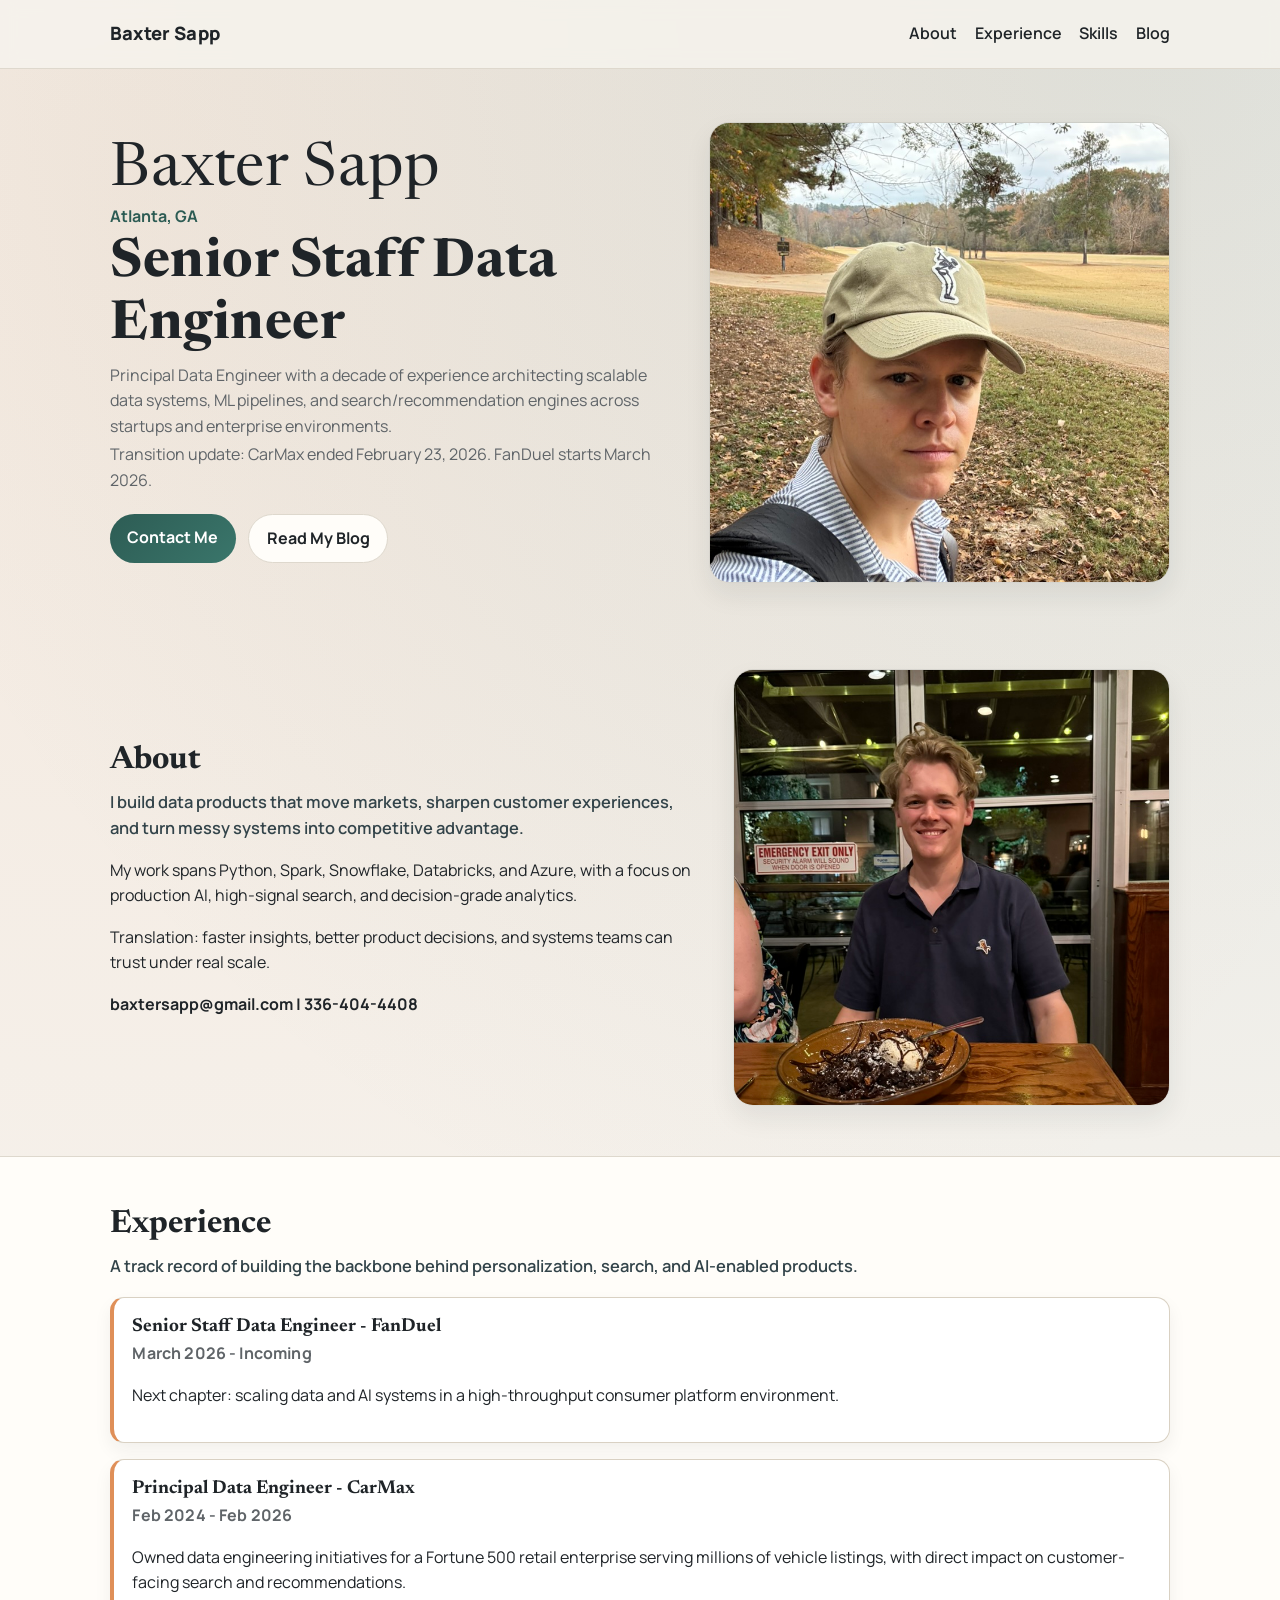
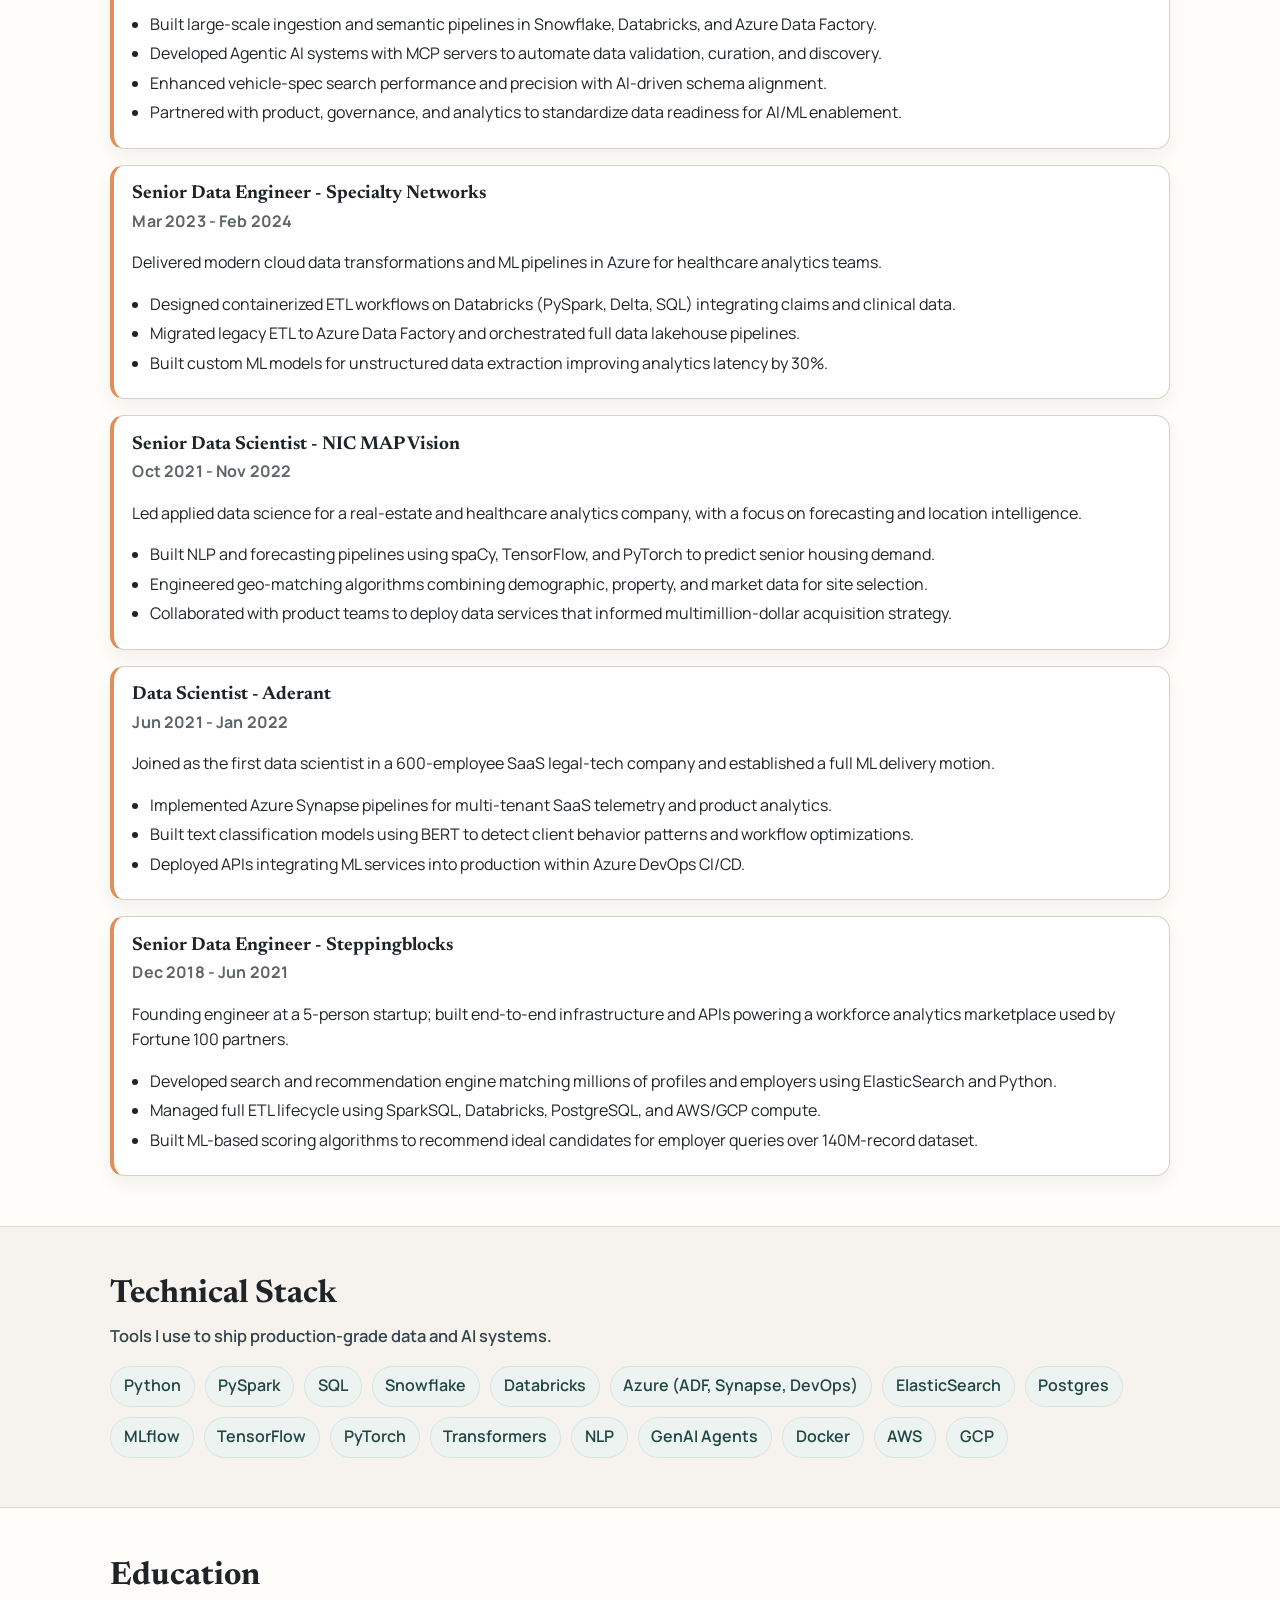
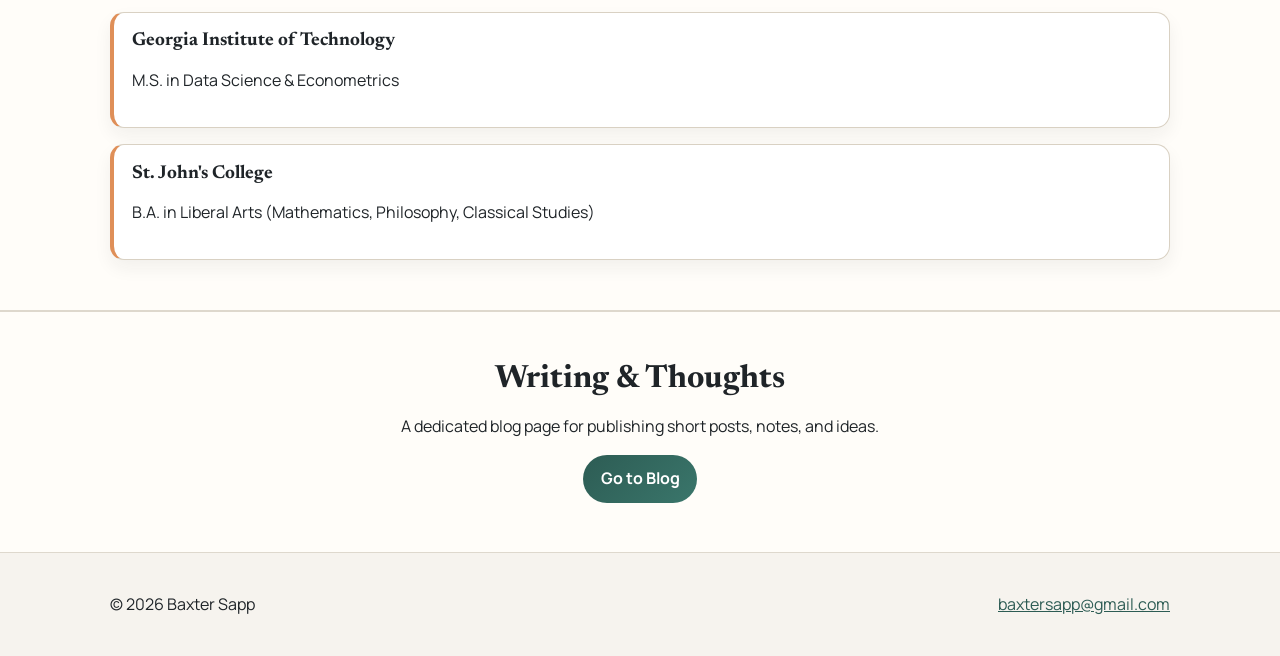
==== index.html @ 403fbbde "First push for GitHub Pages" ====
<!doctype html>
<html lang="en">
<head>
  <meta charset="utf-8">
  <meta name="viewport" content="width=device-width, initial-scale=1">
  <title>Baxter Sapp | Data Engineer</title>
  <meta name="description" content="Baxter Sapp - Data Engineer building scalable data and AI systems.">
  <link rel="preconnect" href="https://fonts.googleapis.com">
  <link rel="preconnect" href="https://fonts.gstatic.com" crossorigin>
  <link href="https://fonts.googleapis.com/css2?family=Manrope:wght@400;500;700;800&family=Newsreader:opsz,wght@6..72,600&display=swap" rel="stylesheet">
  <link rel="stylesheet" href="styles.css">
</head>
<body>
  <header class="site-header">
    <div class="container nav-wrap">
      <a class="brand" href="index.html">Baxter Sapp</a>
      <nav class="nav-links" aria-label="Main">
        <a href="#about">About</a>
        <a href="#experience">Experience</a>
        <a href="#skills">Skills</a>
        <a href="blog.html">Blog</a>
      </nav>
    </div>
  </header>

  <main>
    <section class="hero">
      <div class="container hero-grid">
        <div>
          <p class="hero-name">Baxter Sapp</p>
          <p class="kicker">Atlanta, GA</p>
          <h1>Senior Staff Data Engineer</h1>
          <p class="lead">
            Principal Data Engineer with a decade of experience architecting scalable data systems, ML pipelines, and search/recommendation engines across startups and enterprise environments.
          </p>
          <p class="muted">Transition update: CarMax ended February 23, 2026. FanDuel starts March 2026.</p>
          <div class="hero-actions">
            <a class="btn btn-primary" href="mailto:baxtersapp@gmail.com">Contact Me</a>
            <a class="btn btn-secondary" href="blog.html">Read My Blog</a>
          </div>
        </div>
        <figure class="hero-photo-wrap">
          <img src="assets/profile-primary.jpeg" alt="Portrait of Baxter Sapp" class="hero-photo hero-photo-focus">
        </figure>
      </div>
    </section>

    <section id="about" class="section">
      <div class="container about-grid">
        <div>
          <h2>About</h2>
          <p class="section-intro">
            I build data products that move markets, sharpen customer experiences, and turn messy systems into competitive advantage.
          </p>
          <p>
            My work spans Python, Spark, Snowflake, Databricks, and Azure, with a focus on production AI, high-signal search, and decision-grade analytics.
          </p>
          <p>
            Translation: faster insights, better product decisions, and systems teams can trust under real scale.
          </p>
          <p class="contact-line">baxtersapp@gmail.com | 336-404-4408</p>
        </div>
        <figure class="about-photo-wrap">
          <img src="assets/profile-secondary.jpeg" alt="Baxter Sapp outdoors" class="about-photo about-photo-focus">
        </figure>
      </div>
    </section>

    <section id="experience" class="section section-alt">
      <div class="container">
        <h2>Experience</h2>
        <p class="section-intro">A track record of building the backbone behind personalization, search, and AI-enabled products.</p>
        <div class="cards">
          <article class="card">
            <h3>Senior Staff Data Engineer - FanDuel</h3>
            <p class="muted role-line">March 2026 - Incoming</p>
            <p>Next chapter: scaling data and AI systems in a high-throughput consumer platform environment.</p>
          </article>
          <article class="card">
            <h3>Principal Data Engineer - CarMax</h3>
            <p class="muted role-line">Feb 2024 - Feb 2026</p>
            <p>
              Owned data engineering initiatives for a Fortune 500 retail enterprise serving millions of vehicle listings, with direct impact on customer-facing search and recommendations.
            </p>
            <ul>
              <li>Built large-scale ingestion and semantic pipelines in Snowflake, Databricks, and Azure Data Factory.</li>
              <li>Developed Agentic AI systems with MCP servers to automate data validation, curation, and discovery.</li>
              <li>Enhanced vehicle-spec search performance and precision with AI-driven schema alignment.</li>
              <li>Partnered with product, governance, and analytics to standardize data readiness for AI/ML enablement.</li>
            </ul>
          </article>
          <article class="card">
            <h3>Senior Data Engineer - Specialty Networks</h3>
            <p class="muted role-line">Mar 2023 - Feb 2024</p>
            <p>Delivered modern cloud data transformations and ML pipelines in Azure for healthcare analytics teams.</p>
            <ul>
              <li>Designed containerized ETL workflows on Databricks (PySpark, Delta, SQL) integrating claims and clinical data.</li>
              <li>Migrated legacy ETL to Azure Data Factory and orchestrated full data lakehouse pipelines.</li>
              <li>Built custom ML models for unstructured data extraction improving analytics latency by 30%.</li>
            </ul>
          </article>
          <article class="card">
            <h3>Senior Data Scientist - NIC MAP Vision</h3>
            <p class="muted role-line">Oct 2021 - Nov 2022</p>
            <p>
              Led applied data science for a real-estate and healthcare analytics company, with a focus on forecasting and location intelligence.
            </p>
            <ul>
              <li>Built NLP and forecasting pipelines using spaCy, TensorFlow, and PyTorch to predict senior housing demand.</li>
              <li>Engineered geo-matching algorithms combining demographic, property, and market data for site selection.</li>
              <li>Collaborated with product teams to deploy data services that informed multimillion-dollar acquisition strategy.</li>
            </ul>
          </article>
          <article class="card">
            <h3>Data Scientist - Aderant</h3>
            <p class="muted role-line">Jun 2021 - Jan 2022</p>
            <p>
              Joined as the first data scientist in a 600-employee SaaS legal-tech company and established a full ML delivery motion.
            </p>
            <ul>
              <li>Implemented Azure Synapse pipelines for multi-tenant SaaS telemetry and product analytics.</li>
              <li>Built text classification models using BERT to detect client behavior patterns and workflow optimizations.</li>
              <li>Deployed APIs integrating ML services into production within Azure DevOps CI/CD.</li>
            </ul>
          </article>
          <article class="card">
            <h3>Senior Data Engineer - Steppingblocks</h3>
            <p class="muted role-line">Dec 2018 - Jun 2021</p>
            <p>
              Founding engineer at a 5-person startup; built end-to-end infrastructure and APIs powering a workforce analytics marketplace used by Fortune 100 partners.
            </p>
            <ul>
              <li>Developed search and recommendation engine matching millions of profiles and employers using ElasticSearch and Python.</li>
              <li>Managed full ETL lifecycle using SparkSQL, Databricks, PostgreSQL, and AWS/GCP compute.</li>
              <li>Built ML-based scoring algorithms to recommend ideal candidates for employer queries over 140M-record dataset.</li>
            </ul>
          </article>
        </div>
      </div>
    </section>

    <section id="skills" class="section">
      <div class="container">
        <h2>Technical Stack</h2>
        <p class="section-intro">Tools I use to ship production-grade data and AI systems.</p>
        <ul class="chip-list">
          <li>Python</li>
          <li>PySpark</li>
          <li>SQL</li>
          <li>Snowflake</li>
          <li>Databricks</li>
          <li>Azure (ADF, Synapse, DevOps)</li>
          <li>ElasticSearch</li>
          <li>Postgres</li>
          <li>MLflow</li>
          <li>TensorFlow</li>
          <li>PyTorch</li>
          <li>Transformers</li>
          <li>NLP</li>
          <li>GenAI Agents</li>
          <li>Docker</li>
          <li>AWS</li>
          <li>GCP</li>
        </ul>
      </div>
    </section>

    <section class="section section-alt">
      <div class="container">
        <h2>Education</h2>
        <div class="cards">
          <article class="card">
            <h3>Georgia Institute of Technology</h3>
            <p>M.S. in Data Science &amp; Econometrics</p>
          </article>
          <article class="card">
            <h3>St. John's College</h3>
            <p>B.A. in Liberal Arts (Mathematics, Philosophy, Classical Studies)</p>
          </article>
        </div>
      </div>
    </section>

    <section class="section section-alt">
      <div class="container cta-wrap">
        <h2>Writing & Thoughts</h2>
        <p>A dedicated blog page for publishing short posts, notes, and ideas.</p>
        <a class="btn btn-primary" href="blog.html">Go to Blog</a>
      </div>
    </section>
  </main>

  <footer class="site-footer">
    <div class="container footer-wrap">
      <p>&copy; <span id="year"></span> Baxter Sapp</p>
      <p><a href="mailto:baxtersapp@gmail.com">baxtersapp@gmail.com</a></p>
    </div>
  </footer>

  <script>
    document.getElementById('year').textContent = new Date().getFullYear();
  </script>
</body>
</html>
---- styles.css ----
:root {
  --bg: #f6f3ee;
  --bg-soft: #fffdf9;
  --ink: #1f2428;
  --muted: #5f6468;
  --accent: #2d5c54;
  --accent-2: #df8f58;
  --card: #ffffff;
  --line: #ded8cd;
  --shadow: 0 12px 26px rgba(31, 36, 40, 0.08);
  --header-offset: 88px;
}

* {
  box-sizing: border-box;
}

html,
body {
  margin: 0;
  padding: 0;
}

html {
  scroll-behavior: smooth;
}

body {
  font-family: "Manrope", sans-serif;
  color: var(--ink);
  background:
    radial-gradient(circle at 10% 5%, rgba(223, 143, 88, 0.11), transparent 36%),
    radial-gradient(circle at 90% 0%, rgba(45, 92, 84, 0.12), transparent 34%),
    var(--bg);
  line-height: 1.6;
}

.container {
  width: min(1060px, 92%);
  margin: 0 auto;
}

.site-header {
  position: sticky;
  top: 0;
  backdrop-filter: blur(8px);
  background: rgba(246, 243, 238, 0.84);
  border-bottom: 1px solid var(--line);
  z-index: 20;
}

.nav-wrap {
  display: flex;
  justify-content: space-between;
  align-items: center;
  min-height: 68px;
}

.brand {
  color: var(--ink);
  text-decoration: none;
  font-weight: 800;
  font-size: 1.15rem;
  letter-spacing: 0.01em;
}

.nav-links {
  display: flex;
  gap: 1.1rem;
}

.nav-links a {
  color: var(--ink);
  text-decoration: none;
  font-weight: 600;
}

.nav-links a:hover {
  color: var(--accent);
}

.hero {
  padding: 3.3rem 0 2.3rem;
}

.hero-grid {
  display: grid;
  grid-template-columns: 1.1fr 0.9fr;
  gap: 2.2rem;
  align-items: center;
}

.kicker {
  color: var(--accent);
  font-weight: 700;
  margin: 0 0 0.25rem;
}

.hero-name {
  margin: 0 0 0.1rem;
  font-family: "Newsreader", serif;
  font-size: clamp(2rem, 5.2vw, 3.8rem);
  line-height: 1;
  letter-spacing: 0.01em;
}

h1,
h2,
h3 {
  font-family: "Newsreader", serif;
  line-height: 1.14;
  margin: 0 0 0.65rem;
}

h1 {
  font-size: clamp(2rem, 4.4vw, 3.35rem);
  letter-spacing: 0.01em;
  margin-bottom: 0.35rem;
}

h2 {
  font-size: clamp(1.5rem, 3vw, 2rem);
}

.lead {
  color: var(--muted);
  max-width: 64ch;
  margin: 0.45rem 0 0;
}

.hero-actions {
  margin-top: 1.3rem;
  display: flex;
  gap: 0.8rem;
  flex-wrap: wrap;
}

.btn {
  display: inline-block;
  padding: 0.68rem 1.08rem;
  border-radius: 999px;
  font-weight: 700;
  text-decoration: none;
  transition: transform 0.2s ease, box-shadow 0.2s ease;
}

.btn:hover {
  transform: translateY(-2px);
  box-shadow: var(--shadow);
}

.btn-primary {
  color: #fff;
  background: linear-gradient(135deg, var(--accent), #3a766b);
}

.btn-secondary {
  color: var(--ink);
  border: 1px solid var(--line);
  background: var(--bg-soft);
}

.hero-photo-wrap,
.about-photo-wrap {
  margin: 0;
  border-radius: 20px;
  overflow: hidden;
  border: 1px solid rgba(31, 36, 40, 0.09);
  box-shadow: var(--shadow);
}

.hero-photo,
.about-photo {
  display: block;
  width: 100%;
  aspect-ratio: 1 / 1;
  object-fit: cover;
}

.hero-photo-focus {
  object-position: 50% 32%;
}

.about-photo-focus {
  object-position: 42% 36%;
}

.section {
  padding: 3.1rem 0;
}

section[id] {
  scroll-margin-top: var(--header-offset);
}

.section-alt {
  background: var(--bg-soft);
  border-top: 1px solid var(--line);
  border-bottom: 1px solid var(--line);
}

.about-grid {
  display: grid;
  grid-template-columns: 1.15fr 0.85fr;
  gap: 2rem;
  align-items: center;
}

.contact-line {
  margin-top: 1rem;
  font-weight: 700;
}

.cards {
  margin-top: 1.1rem;
  display: grid;
  gap: 1rem;
  grid-template-columns: 1fr;
}

.card {
  background: var(--card);
  border: 1px solid #d9d1c3;
  border-left: 4px solid var(--accent-2);
  border-radius: 14px;
  padding: 1.1rem 1.15rem;
  box-shadow: 0 8px 18px rgba(31, 36, 40, 0.06);
  transition: transform 0.2s ease, box-shadow 0.2s ease;
}

.card:hover {
  transform: translateY(-2px);
  box-shadow: 0 14px 26px rgba(31, 36, 40, 0.09);
}

.card h3 {
  margin-bottom: 0.25rem;
}

.card ul {
  margin: 0.55rem 0 0;
  padding-left: 1.1rem;
}

.card li {
  margin-bottom: 0.25rem;
}

.muted {
  color: var(--muted);
  margin: 0.15rem 0 0.55rem;
}

.section-intro {
  margin: 0.15rem 0 0.9rem;
  color: #33444a;
  font-size: 1.03rem;
  font-weight: 600;
  max-width: 68ch;
}

.role-line {
  font-weight: 700;
  letter-spacing: 0.01em;
}

.chip-list {
  list-style: none;
  margin: 1rem 0 0;
  padding: 0;
  display: flex;
  flex-wrap: wrap;
  gap: 0.62rem;
}

.chip-list li {
  padding: 0.42rem 0.8rem;
  border-radius: 999px;
  background: #edf3f1;
  color: #1f4640;
  border: 1px solid #d6e4e1;
  font-weight: 600;
}

.cta-wrap {
  text-align: center;
}

.site-footer {
  padding: 1.4rem 0;
}

.footer-wrap {
  display: flex;
  justify-content: space-between;
  align-items: center;
  gap: 0.8rem;
  flex-wrap: wrap;
}

.footer-wrap a {
  color: var(--accent);
}

.blog-grid {
  display: grid;
  gap: 1rem;
}

.blog-post {
  background: var(--card);
  border: 1px solid var(--line);
  border-radius: 14px;
  padding: 1rem;
}

.blog-post time {
  color: var(--muted);
  font-size: 0.92rem;
}

@media (max-width: 900px) {
  .hero-grid,
  .about-grid,
  .cards {
    grid-template-columns: 1fr;
  }

  .hero {
    padding-top: 2.4rem;
  }

  .nav-links {
    gap: 0.7rem;
    font-size: 0.93rem;
  }
}
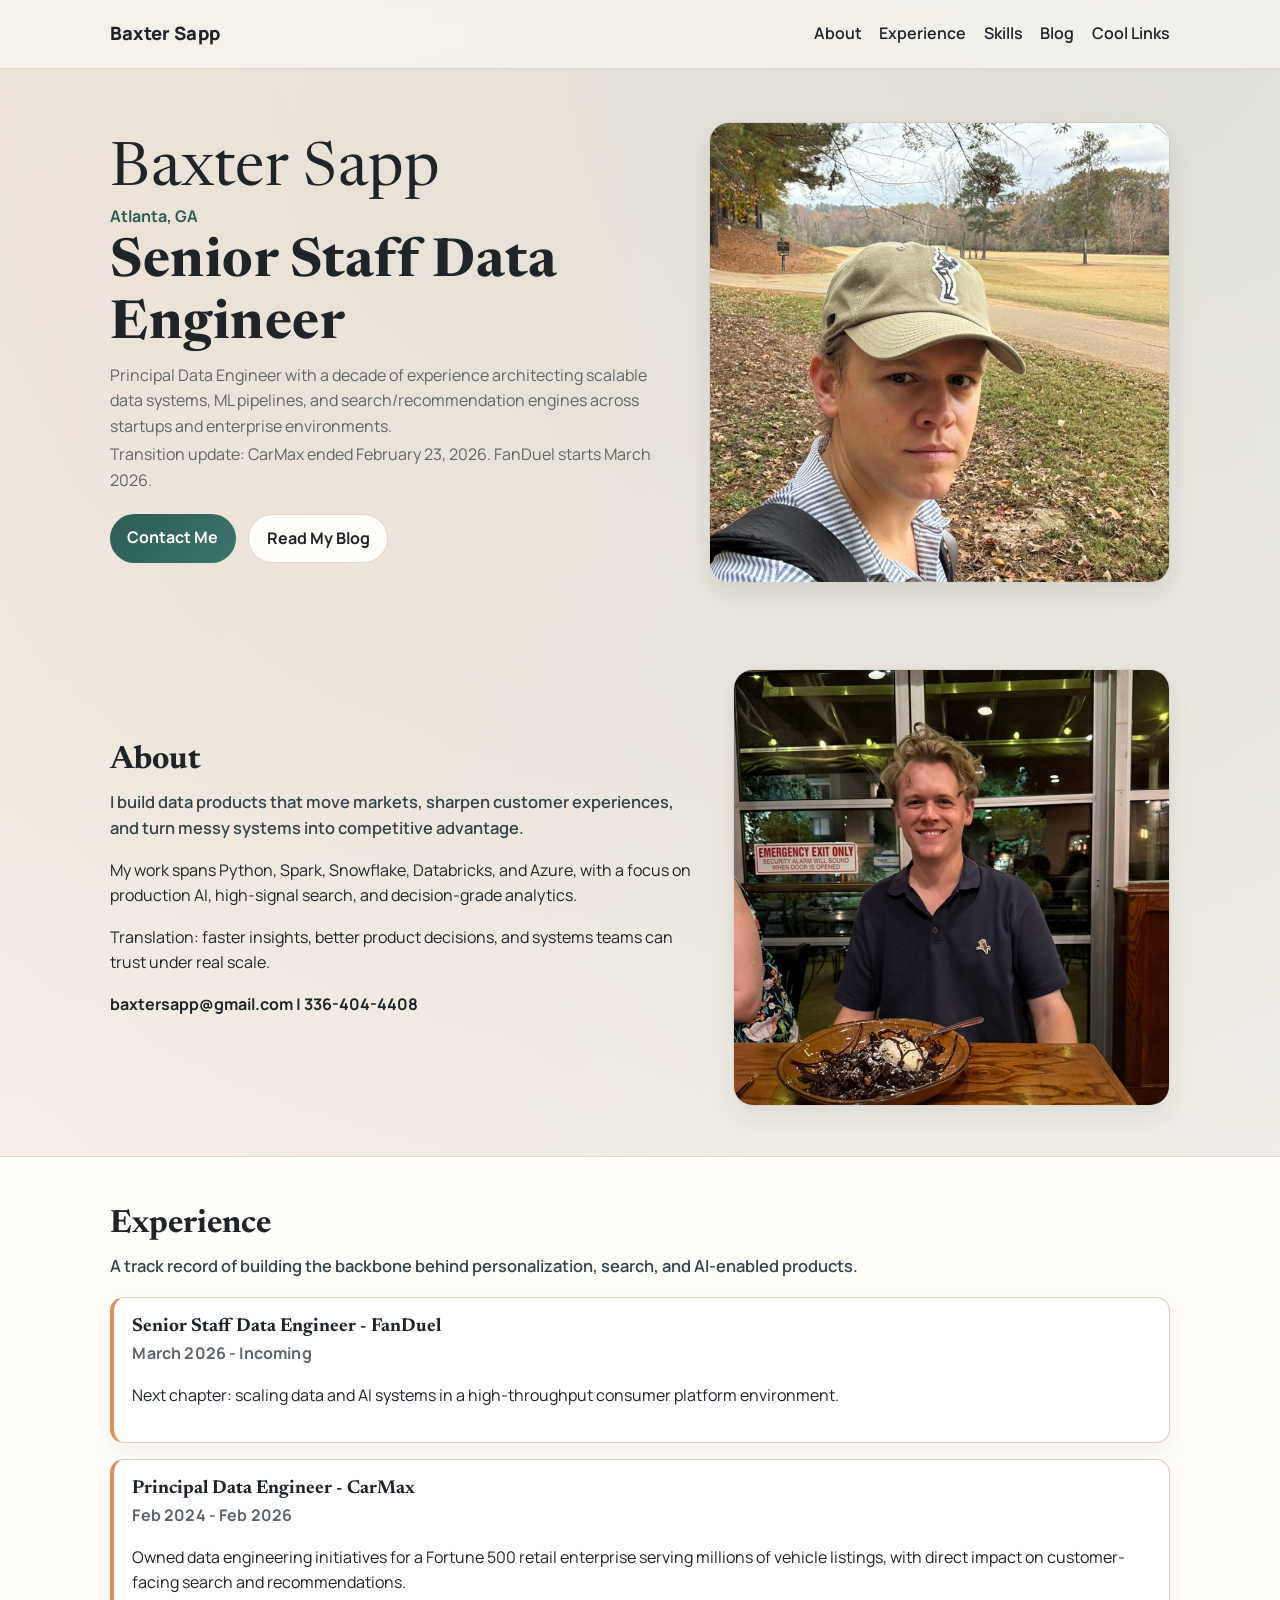
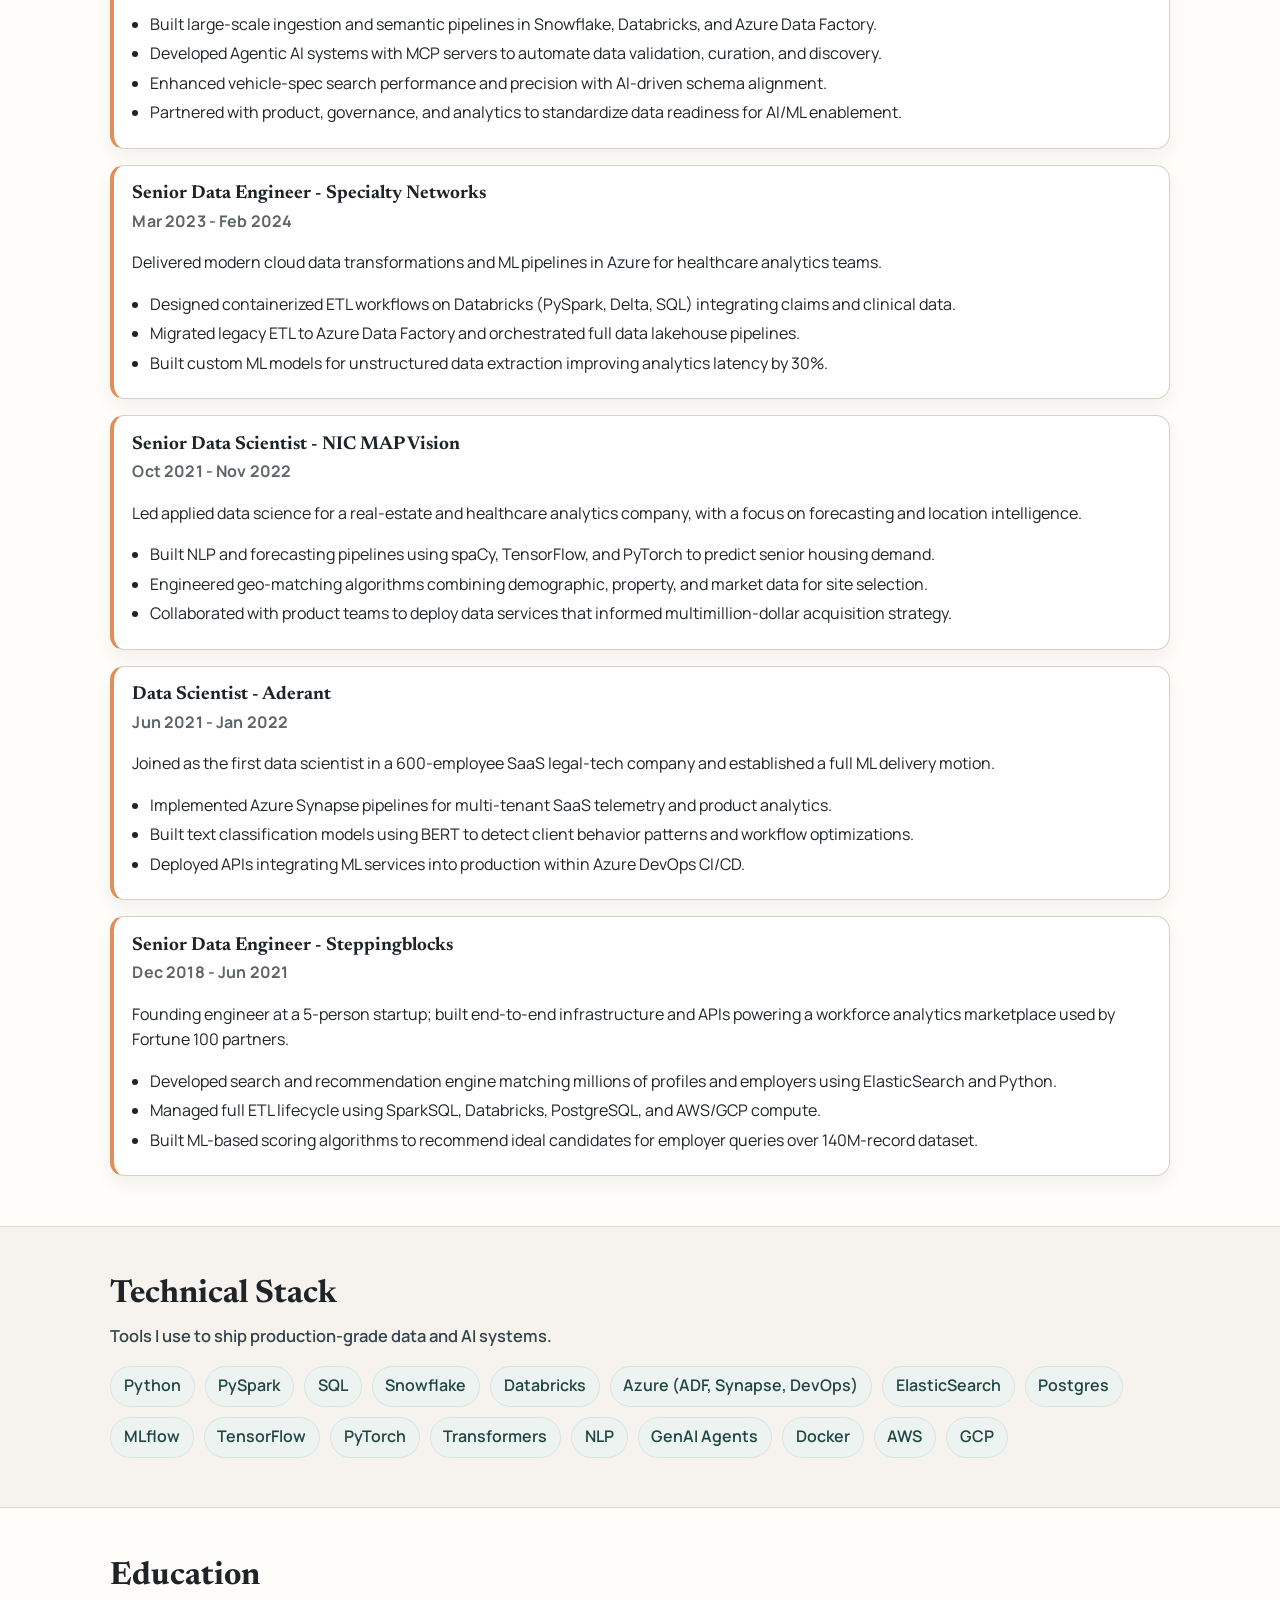
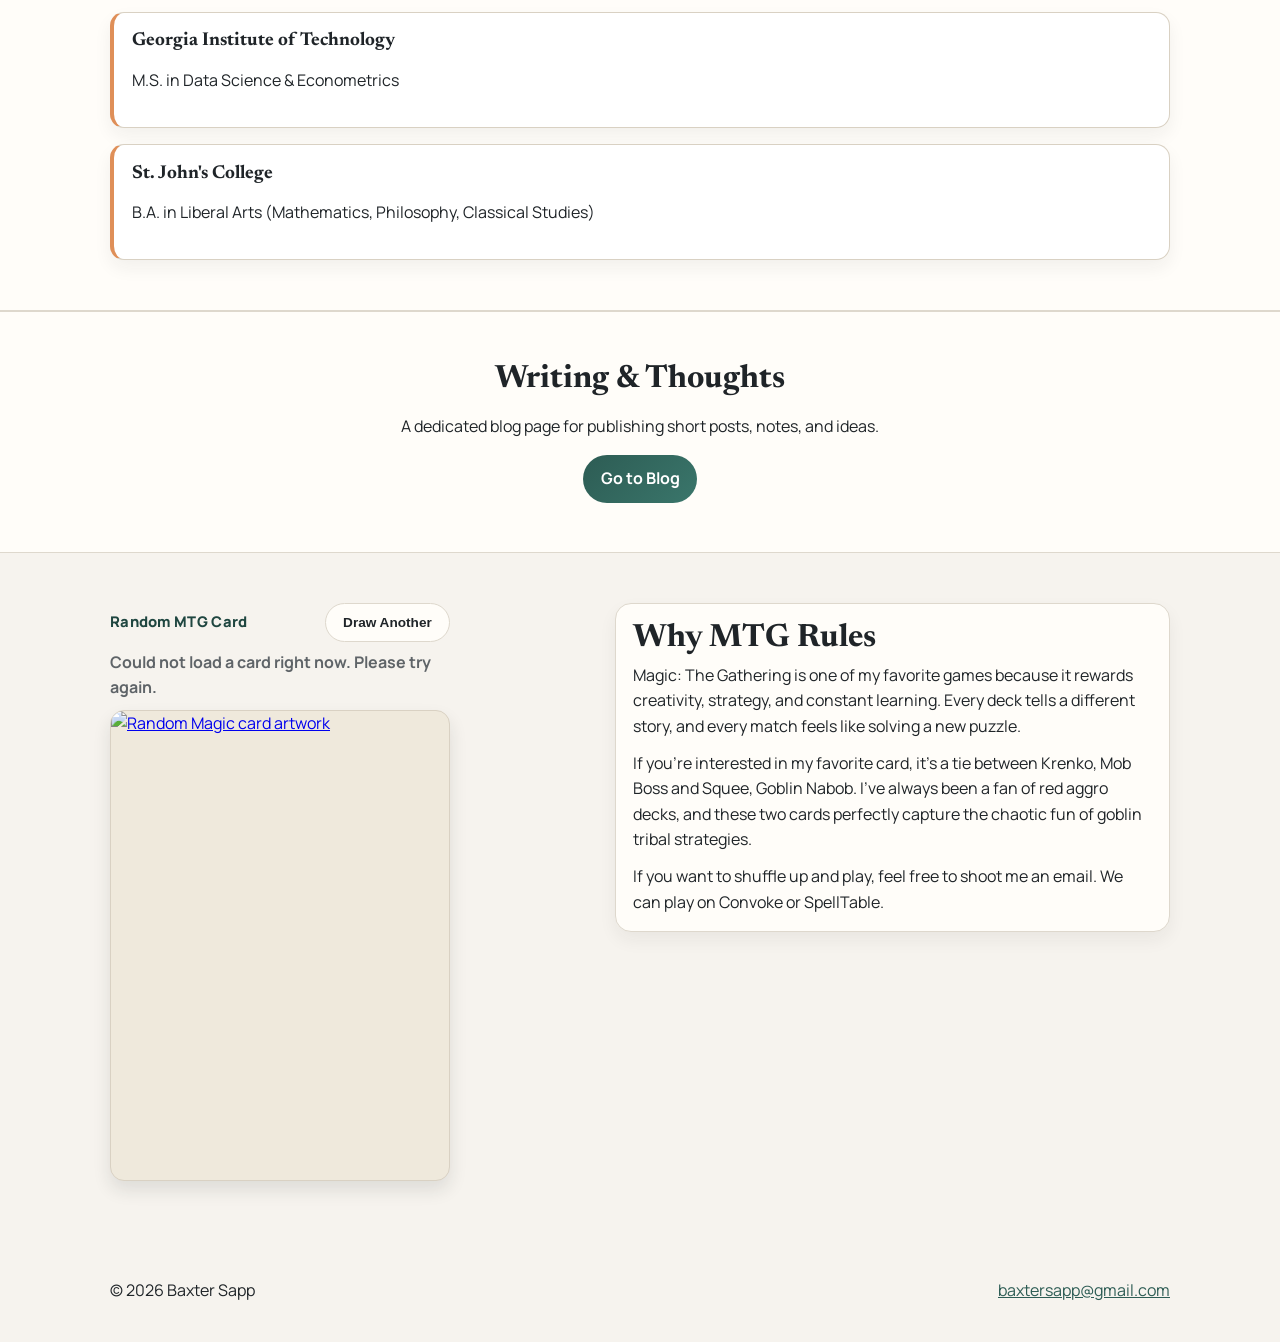
==== commit 8932cbe6: "Updating the site to look better." ====
--- a/index.html
+++ b/index.html
@@ -3,7 +3,7 @@
 <head>
   <meta charset="utf-8">
   <meta name="viewport" content="width=device-width, initial-scale=1">
-  <title>Baxter Sapp | Data Engineer</title>
+  <title>Baxter Sapp</title>
   <meta name="description" content="Baxter Sapp - Data Engineer building scalable data and AI systems.">
   <link rel="preconnect" href="https://fonts.googleapis.com">
   <link rel="preconnect" href="https://fonts.gstatic.com" crossorigin>
@@ -19,6 +19,7 @@
         <a href="#experience">Experience</a>
         <a href="#skills">Skills</a>
         <a href="blog.html">Blog</a>
+        <a href="cool-links.html">Cool Links</a>
       </nav>
     </div>
   </header>
@@ -188,6 +189,38 @@
         <a class="btn btn-primary" href="blog.html">Go to Blog</a>
       </div>
     </section>
+
+    <section class="section">
+      <div class="container mtg-grid">
+        <section class="random-card" aria-live="polite">
+          <div class="random-card-head">
+            <p class="random-card-label">Random MTG Card</p>
+            <button id="new-card-btn" class="btn btn-secondary random-card-btn" type="button">Draw Another</button>
+          </div>
+          <p id="card-status" class="muted card-status">Loading a random card...</p>
+          <a id="card-link" class="card-preview" href="#" target="_blank" rel="noopener noreferrer" aria-label="Open card on Scryfall">
+            <img id="card-image" alt="Random Magic card artwork" loading="lazy">
+            <div class="card-hover" id="card-hover-text">Oracle text appears here.</div>
+          </a>
+          <p class="muted card-meta" id="card-meta"></p>
+        </section>
+        <aside class="mtg-note">
+          <h2>Why MTG Rules</h2>
+          <p>
+            Magic: The Gathering is one of my favorite games because it rewards creativity, strategy, and constant learning.
+            Every deck tells a different story, and every match feels like solving a new puzzle. 
+          </p>
+          <p>
+            If you're interested in my favorite card, it's a tie between Krenko, Mob Boss and Squee, 
+            Goblin Nabob. I've always been a fan of red aggro decks, and these two cards perfectly 
+            capture the chaotic fun of goblin tribal strategies.
+          </p>
+          <p>
+            If you want to shuffle up and play, feel free to shoot me an email. We can play on Convoke or SpellTable.
+          </p>
+        </aside>
+      </div>
+    </section>
   </main>
 
   <footer class="site-footer">
@@ -199,6 +232,87 @@
 
   <script>
     document.getElementById('year').textContent = new Date().getFullYear();
+
+    const cardStatus = document.getElementById('card-status');
+    const cardImage = document.getElementById('card-image');
+    const cardHoverText = document.getElementById('card-hover-text');
+    const cardMeta = document.getElementById('card-meta');
+    const cardLink = document.getElementById('card-link');
+    const drawButton = document.getElementById('new-card-btn');
+
+    function getCardImageUrl(card) {
+      if (card.image_uris && card.image_uris.normal) {
+        return card.image_uris.normal;
+      }
+      if (Array.isArray(card.card_faces)) {
+        const faceWithImage = card.card_faces.find((face) => face.image_uris && face.image_uris.normal);
+        if (faceWithImage) {
+          return faceWithImage.image_uris.normal;
+        }
+      }
+      return '';
+    }
+
+    function getOracleText(card) {
+      if (card.oracle_text) {
+        return card.oracle_text;
+      }
+      if (Array.isArray(card.card_faces)) {
+        return card.card_faces
+          .map((face) => {
+            const name = face.name || 'Face';
+            const text = face.oracle_text || 'No oracle text.';
+            return name + ': ' + text;
+          })
+          .join('\n\n');
+      }
+      return 'No oracle text available for this card.';
+    }
+
+    async function loadRandomCard() {
+      cardStatus.textContent = 'Loading a random card...';
+      drawButton.disabled = true;
+      drawButton.textContent = 'Drawing...';
+
+      try {
+        const response = await fetch('https://api.scryfall.com/cards/random');
+        if (!response.ok) {
+          throw new Error('Scryfall request failed');
+        }
+
+        const card = await response.json();
+        const imageUrl = getCardImageUrl(card);
+        const oracleText = getOracleText(card);
+        const cardName = card.name || 'Unknown Card';
+        const typeLine = card.type_line || '';
+        const setName = card.set_name || '';
+        const setCode = card.set ? card.set.toUpperCase() : '';
+        const cardUrl = card.scryfall_uri || 'https://scryfall.com';
+
+        if (!imageUrl) {
+          throw new Error('No card image found');
+        }
+
+        cardImage.src = imageUrl;
+        cardImage.alt = cardName + ' card image';
+        cardHoverText.textContent = oracleText;
+        cardMeta.textContent = typeLine + (setName ? ' | ' + setName + (setCode ? ' (' + setCode + ')' : '') : '');
+        cardLink.href = cardUrl;
+        cardStatus.textContent = cardName;
+      } catch (error) {
+        cardStatus.textContent = 'Could not load a card right now. Please try again.';
+        cardHoverText.textContent = 'Oracle text unavailable.';
+        cardMeta.textContent = '';
+        cardImage.removeAttribute('src');
+        cardLink.href = '#';
+      } finally {
+        drawButton.disabled = false;
+        drawButton.textContent = 'Draw Another';
+      }
+    }
+
+    drawButton.addEventListener('click', loadRandomCard);
+    loadRandomCard();
   </script>
 </body>
 </html>
--- a/styles.css
+++ b/styles.css
@@ -135,6 +135,111 @@
   flex-wrap: wrap;
 }
 
+.random-card {
+  max-width: 340px;
+}
+
+.random-card-head {
+  display: flex;
+  align-items: center;
+  justify-content: space-between;
+  gap: 0.7rem;
+  margin-bottom: 0.5rem;
+}
+
+.random-card-label {
+  margin: 0;
+  font-size: 0.92rem;
+  font-weight: 800;
+  color: #1f4640;
+  letter-spacing: 0.02em;
+}
+
+.random-card-btn {
+  padding: 0.42rem 0.8rem;
+  font-size: 0.85rem;
+}
+
+.random-card-btn:disabled {
+  opacity: 0.72;
+  cursor: wait;
+}
+
+.card-status {
+  margin: 0 0 0.4rem;
+  font-weight: 700;
+}
+
+.card-preview {
+  position: relative;
+  display: block;
+  border-radius: 14px;
+  overflow: hidden;
+  border: 1px solid #d9d1c3;
+  box-shadow: 0 9px 18px rgba(31, 36, 40, 0.11);
+  background: #efe9dc;
+}
+
+.card-preview img {
+  display: block;
+  width: 100%;
+  aspect-ratio: 0.72 / 1;
+  object-fit: cover;
+}
+
+.card-hover {
+  position: absolute;
+  inset: auto 0 0 0;
+  max-height: 72%;
+  overflow: auto;
+  padding: 0.8rem;
+  font-size: 0.82rem;
+  font-weight: 600;
+  line-height: 1.35;
+  color: #fff;
+  background: linear-gradient(180deg, rgba(13, 20, 26, 0) 0%, rgba(13, 20, 26, 0.93) 26%);
+  opacity: 0;
+  transition: opacity 0.18s ease;
+  white-space: pre-wrap;
+}
+
+.card-preview:hover .card-hover,
+.card-preview:focus-visible .card-hover {
+  opacity: 1;
+}
+
+.card-meta {
+  margin: 0.45rem 0 0;
+  font-size: 0.88rem;
+}
+
+.mtg-grid {
+  display: grid;
+  grid-template-columns: 0.92fr 1.08fr;
+  gap: 2rem;
+  align-items: start;
+}
+
+.mtg-note {
+  border: 1px solid var(--line);
+  border-radius: 16px;
+  padding: 1rem 1.1rem;
+  background: var(--bg-soft);
+  box-shadow: 0 8px 18px rgba(31, 36, 40, 0.06);
+}
+
+.mtg-note h2 {
+  margin-bottom: 0.4rem;
+}
+
+.mtg-note p {
+  margin: 0 0 0.7rem;
+}
+
+.mtg-note p:last-child {
+  margin-bottom: 0;
+}
+
 .btn {
   display: inline-block;
   padding: 0.68rem 1.08rem;
@@ -319,6 +424,78 @@
   font-size: 0.92rem;
 }
 
+.cool-links-grid {
+  margin-top: 1.2rem;
+  display: grid;
+  gap: 1.2rem;
+  grid-template-columns: repeat(3, minmax(0, 1fr));
+}
+
+.link-card {
+  position: relative;
+  display: flex;
+  align-items: flex-start;
+  justify-content: flex-start;
+  min-height: 165px;
+  background: linear-gradient(180deg, #ffffff 0%, #fbf9f4 100%);
+  border: 2px solid #d8cfbe;
+  border-radius: 18px;
+  padding: 1.05rem 1.05rem 0.9rem;
+  box-shadow: 0 12px 24px rgba(31, 36, 40, 0.11);
+  overflow: hidden;
+}
+
+.link-card h2 {
+  margin: 0;
+  width: 100%;
+  font-size: clamp(1.02rem, 1.45vw, 1.22rem);
+  line-height: 1.25;
+  color: #1f2f32;
+}
+
+.link-card-link {
+  text-decoration: none;
+  color: var(--ink);
+  transition: transform 0.18s ease, box-shadow 0.18s ease, border-color 0.18s ease;
+}
+
+.link-card-link:hover,
+.link-card-link:focus-visible {
+  transform: translateY(-4px);
+  border-color: #c4b496;
+  box-shadow: 0 16px 28px rgba(31, 36, 40, 0.15);
+}
+
+.link-card-hover {
+  position: absolute;
+  inset: 0;
+  margin: 0;
+  display: flex;
+  align-items: flex-end;
+  padding: 0.95rem;
+  color: #fff;
+  font-size: 0.85rem;
+  font-weight: 600;
+  line-height: 1.35;
+  background: linear-gradient(180deg, rgba(13, 20, 26, 0.12) 0%, rgba(13, 20, 26, 0.95) 70%);
+  opacity: 0;
+  transform: translateY(10px);
+  transition: opacity 0.16s ease, transform 0.16s ease;
+  pointer-events: none;
+}
+
+.link-card:hover .link-card-hover,
+.link-card:focus-within .link-card-hover {
+  opacity: 1;
+  transform: translateY(0);
+}
+
+.link-card.placeholder {
+  border-style: dashed;
+  border-color: #d7cdb8;
+  background: linear-gradient(180deg, #fefdf9 0%, #f8f4ea 100%);
+}
+
 @media (max-width: 900px) {
   .hero-grid,
   .about-grid,
@@ -334,4 +511,22 @@
     gap: 0.7rem;
     font-size: 0.93rem;
   }
-}
+
+  .random-card {
+    max-width: 100%;
+  }
+
+  .mtg-grid {
+    grid-template-columns: 1fr;
+  }
+
+  .cool-links-grid {
+    grid-template-columns: repeat(2, minmax(0, 1fr));
+  }
+}
+
+@media (max-width: 620px) {
+  .cool-links-grid {
+    grid-template-columns: 1fr;
+  }
+}
